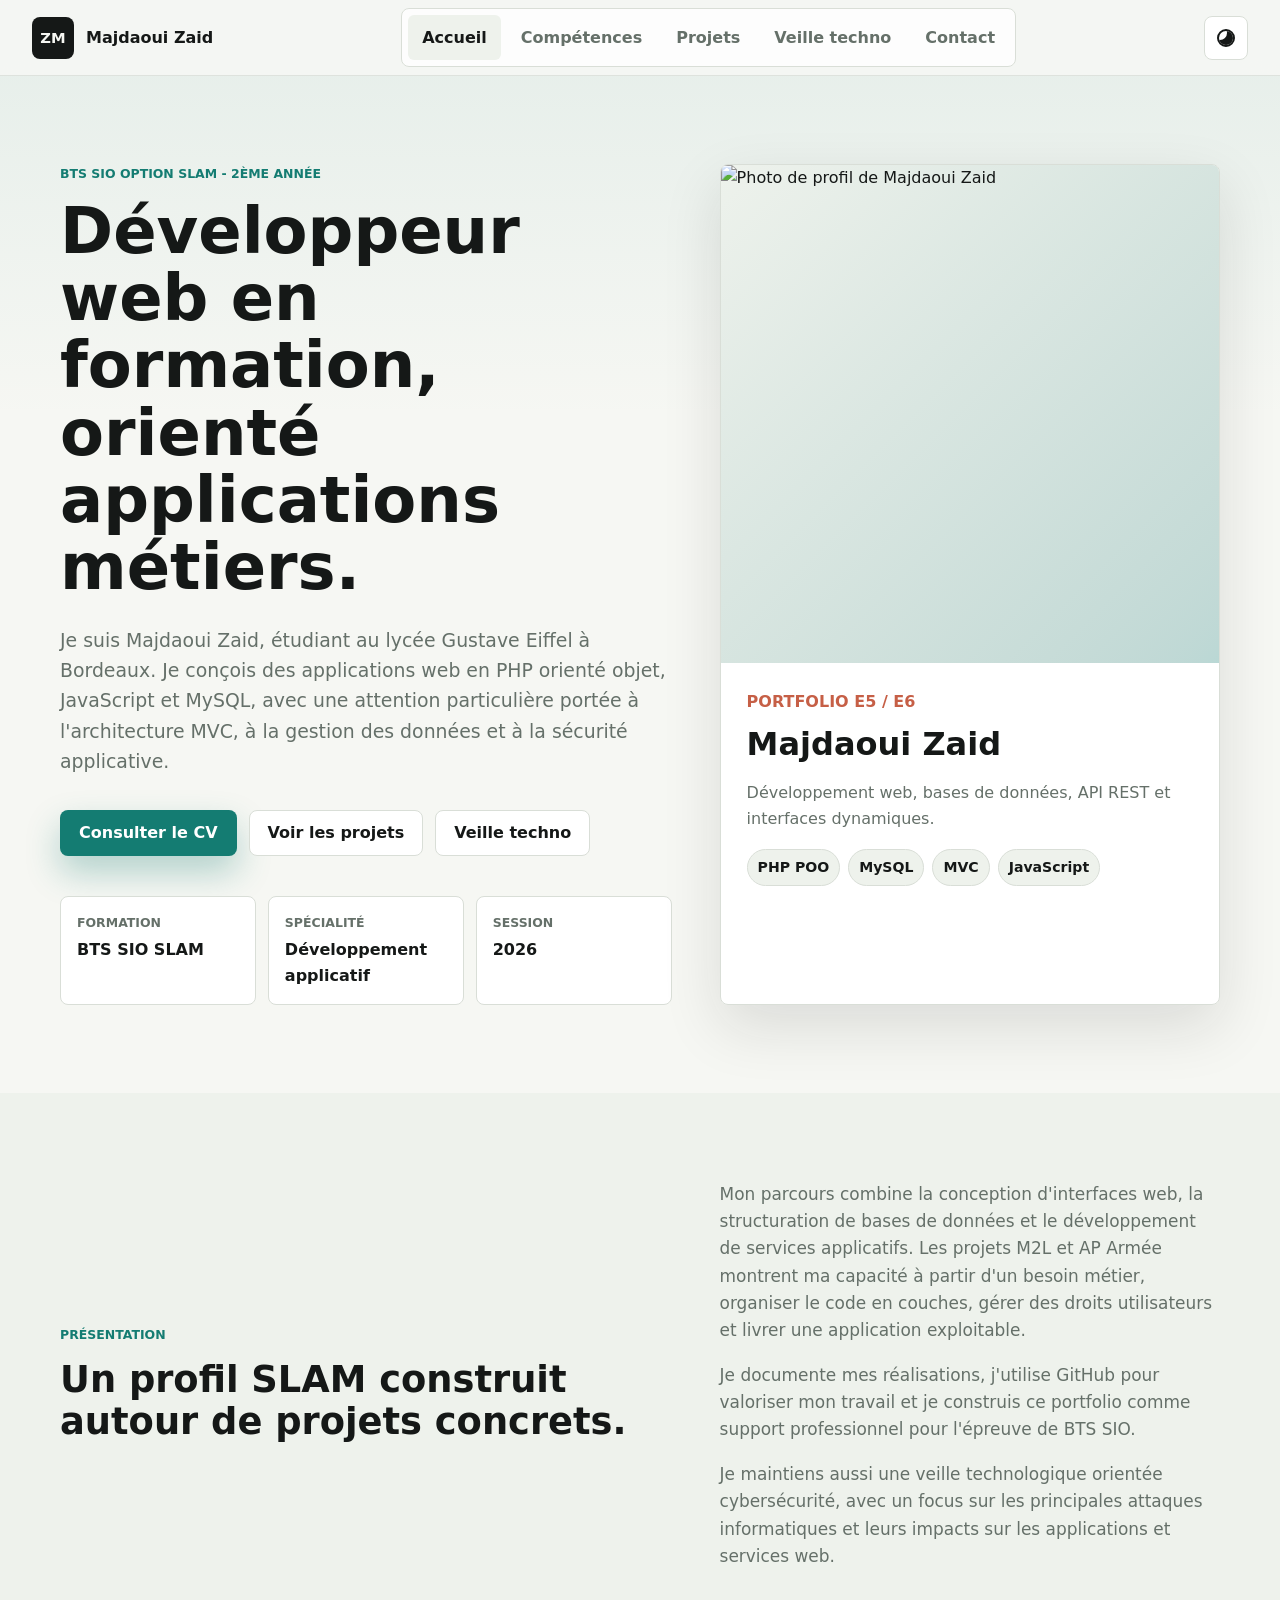
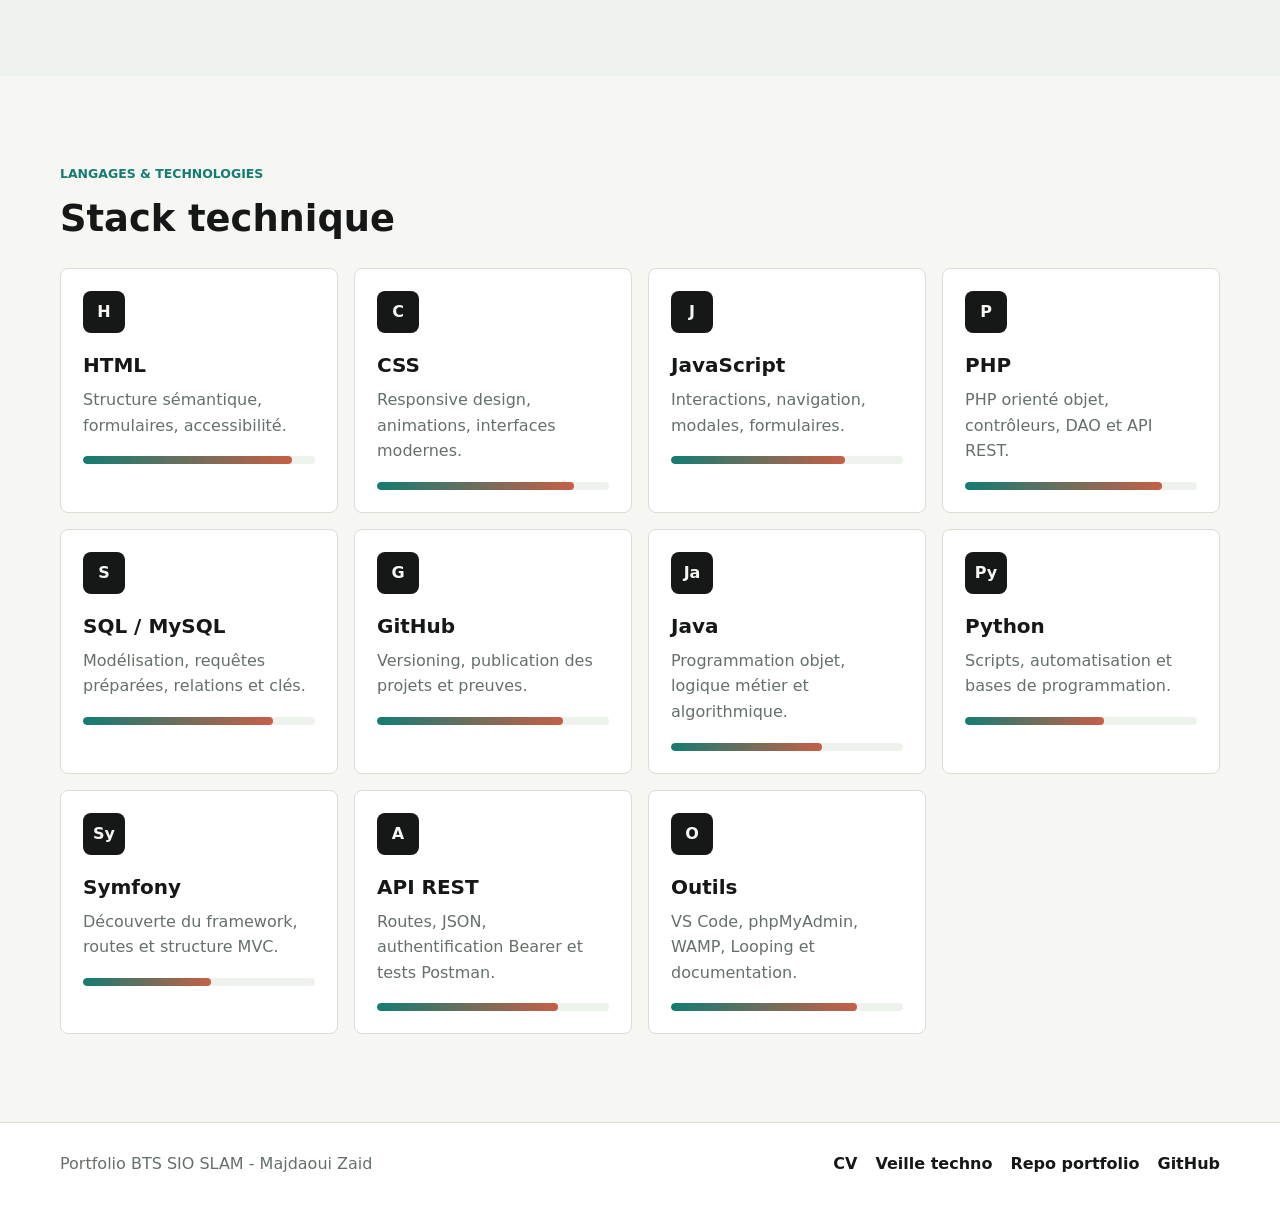
==== index.html @ 41bd2ec0 "Initial commit Created from https://vercel.com/new" ====
<!DOCTYPE html>
<html lang="fr">
<head>
  <meta charset="UTF-8">
  <meta name="viewport" content="width=device-width, initial-scale=1.0">
  <meta name="description" content="Portfolio BTS SIO SLAM de Majdaoui Zaid, développeur web en formation.">
  <title>Majdaoui Zaid | Portfolio BTS SIO SLAM</title>
  <link rel="stylesheet" href="css/styles.css">
</head>
<body data-page="accueil">
  <header class="site-header" data-header>
    <a class="brand" href="index.html" aria-label="Accueil du portfolio">
      <span class="brand-mark">ZM</span>
      <span>Majdaoui Zaid</span>
    </a>

    <button class="nav-toggle" type="button" data-nav-toggle aria-label="Ouvrir le menu">
      <span></span>
      <span></span>
    </button>

    <nav class="main-nav" data-nav>
      <a href="index.html" data-nav-link>Accueil</a>
      <a href="competences.html" data-nav-link>Compétences</a>
      <a href="projets.html" data-nav-link>Projets</a>
      <a href="veille.html" data-nav-link>Veille techno</a>
      <a href="contact.html" data-nav-link>Contact</a>
    </nav>

    <button class="theme-toggle" type="button" data-theme-toggle aria-label="Changer de thème">
      <span class="theme-icon"></span>
    </button>
  </header>

  <main>
    <section class="hero">
      <div class="section-inner hero-grid">
        <div class="hero-copy" data-reveal>
          <p class="eyebrow">BTS SIO option SLAM - 2ème année</p>
          <h1>Développeur web en formation, orienté applications métiers.</h1>
          <p class="lead">
            Je suis Majdaoui Zaid, étudiant au lycée Gustave Eiffel à Bordeaux. Je conçois des applications web en PHP orienté objet, JavaScript et MySQL, avec une attention particulière portée à l'architecture MVC, à la gestion des données et à la sécurité applicative.
          </p>
          <div class="hero-actions">
            <a class="button button-primary" href="assets/cv-Majd.pdf" target="_blank" rel="noopener">Consulter le CV</a>
            <a class="button button-secondary" href="projets.html">Voir les projets</a>
            <a class="button button-secondary" href="veille.html">Veille techno</a>
          </div>
          <dl class="quick-facts" aria-label="Informations rapides">
            <div>
              <dt>Formation</dt>
              <dd>BTS SIO SLAM</dd>
            </div>
            <div>
              <dt>Spécialité</dt>
              <dd>Développement applicatif</dd>
            </div>
            <div>
              <dt>Session</dt>
              <dd>2026</dd>
            </div>
          </dl>
        </div>

        <aside class="profile-panel" data-reveal>
          <div class="profile-photo-wrap">
            <img class="profile-photo" src="https://avatars.githubusercontent.com/u/254149941?v=4" alt="Photo de profil de Majdaoui Zaid">
          </div>
          <div class="profile-body">
            <p class="profile-kicker">Portfolio E5 / E6</p>
            <h2>Majdaoui Zaid</h2>
            <p>Développement web, bases de données, API REST et interfaces dynamiques.</p>
            <div class="profile-tags" aria-label="Domaines principaux">
              <span>PHP POO</span>
              <span>MySQL</span>
              <span>MVC</span>
              <span>JavaScript</span>
            </div>
          </div>
        </aside>
      </div>
    </section>

    <section class="section surface">
      <div class="section-inner split-layout">
        <div data-reveal>
          <p class="eyebrow">Présentation</p>
          <h2>Un profil SLAM construit autour de projets concrets.</h2>
        </div>
        <div class="rich-text" data-reveal>
          <p>
            Mon parcours combine la conception d'interfaces web, la structuration de bases de données et le développement de services applicatifs. Les projets M2L et AP Armée montrent ma capacité à partir d'un besoin métier, organiser le code en couches, gérer des droits utilisateurs et livrer une application exploitable.
          </p>
          <p>
            Je documente mes réalisations, j'utilise GitHub pour valoriser mon travail et je construis ce portfolio comme support professionnel pour l'épreuve de BTS SIO.
          </p>
          <p>
            Je maintiens aussi une veille technologique orientée cybersécurité, avec un focus sur les principales attaques informatiques et leurs impacts sur les applications et services web.
          </p>
        </div>
      </div>
    </section>

    <section class="section" aria-labelledby="technologies-title">
      <div class="section-inner">
        <div class="section-heading" data-reveal>
          <p class="eyebrow">Langages & Technologies</p>
          <h2 id="technologies-title">Stack technique</h2>
        </div>

        <div class="tech-grid">
          <article class="tech-card" data-reveal>
            <span class="tech-icon">H</span>
            <h3>HTML</h3>
            <p>Structure sémantique, formulaires, accessibilité.</p>
            <div class="progress" aria-label="Niveau HTML 90%"><span style="--value: 90%"></span></div>
          </article>
          <article class="tech-card" data-reveal>
            <span class="tech-icon">C</span>
            <h3>CSS</h3>
            <p>Responsive design, animations, interfaces modernes.</p>
            <div class="progress" aria-label="Niveau CSS 85%"><span style="--value: 85%"></span></div>
          </article>
          <article class="tech-card" data-reveal>
            <span class="tech-icon">J</span>
            <h3>JavaScript</h3>
            <p>Interactions, navigation, modales, formulaires.</p>
            <div class="progress" aria-label="Niveau JavaScript 75%"><span style="--value: 75%"></span></div>
          </article>
          <article class="tech-card" data-reveal>
            <span class="tech-icon">P</span>
            <h3>PHP</h3>
            <p>PHP orienté objet, contrôleurs, DAO et API REST.</p>
            <div class="progress" aria-label="Niveau PHP 85%"><span style="--value: 85%"></span></div>
          </article>
          <article class="tech-card" data-reveal>
            <span class="tech-icon">S</span>
            <h3>SQL / MySQL</h3>
            <p>Modélisation, requêtes préparées, relations et clés.</p>
            <div class="progress" aria-label="Niveau SQL 82%"><span style="--value: 82%"></span></div>
          </article>
          <article class="tech-card" data-reveal>
            <span class="tech-icon">G</span>
            <h3>GitHub</h3>
            <p>Versioning, publication des projets et preuves.</p>
            <div class="progress" aria-label="Niveau GitHub 80%"><span style="--value: 80%"></span></div>
          </article>
          <article class="tech-card" data-reveal>
            <span class="tech-icon">Ja</span>
            <h3>Java</h3>
            <p>Programmation objet, logique métier et algorithmique.</p>
            <div class="progress" aria-label="Niveau Java 65%"><span style="--value: 65%"></span></div>
          </article>
          <article class="tech-card" data-reveal>
            <span class="tech-icon">Py</span>
            <h3>Python</h3>
            <p>Scripts, automatisation et bases de programmation.</p>
            <div class="progress" aria-label="Niveau Python 60%"><span style="--value: 60%"></span></div>
          </article>
          <article class="tech-card" data-reveal>
            <span class="tech-icon">Sy</span>
            <h3>Symfony</h3>
            <p>Découverte du framework, routes et structure MVC.</p>
            <div class="progress" aria-label="Niveau Symfony 55%"><span style="--value: 55%"></span></div>
          </article>
          <article class="tech-card" data-reveal>
            <span class="tech-icon">A</span>
            <h3>API REST</h3>
            <p>Routes, JSON, authentification Bearer et tests Postman.</p>
            <div class="progress" aria-label="Niveau API REST 78%"><span style="--value: 78%"></span></div>
          </article>
          <article class="tech-card" data-reveal>
            <span class="tech-icon">O</span>
            <h3>Outils</h3>
            <p>VS Code, phpMyAdmin, WAMP, Looping et documentation.</p>
            <div class="progress" aria-label="Niveau outils 80%"><span style="--value: 80%"></span></div>
          </article>
        </div>
      </div>
    </section>
  </main>

  <footer class="site-footer">
    <div class="section-inner footer-grid">
      <p>Portfolio BTS SIO SLAM - Majdaoui Zaid</p>
      <div class="footer-links">
        <a href="assets/cv-Majd.pdf" target="_blank" rel="noopener">CV</a>
        <a href="veille.html">Veille techno</a>
        <a href="https://github.com/ZaidMajd/portfolioZaid" target="_blank" rel="noopener">Repo portfolio</a>
        <a href="https://github.com/ZaidMajd" target="_blank" rel="noopener">GitHub</a>
      </div>
    </div>
  </footer>

  <script src="js/main.js"></script>
</body>
</html>
---- css/styles.css ----
:root {
  color-scheme: light;
  --bg: #f6f7f3;
  --surface: #ffffff;
  --surface-soft: #eef2ec;
  --text: #151817;
  --muted: #657069;
  --line: #d9ded7;
  --accent: #147c72;
  --accent-2: #c65f46;
  --accent-3: #556d9a;
  --success: #168a4f;
  --danger: #c43b3b;
  --shadow: 0 22px 60px rgba(21, 24, 23, 0.12);
  --radius: 8px;
  --header-height: 76px;
}

html[data-theme="dark"] {
  color-scheme: dark;
  --bg: #111412;
  --surface: #191d1a;
  --surface-soft: #202720;
  --text: #f3f4ef;
  --muted: #aeb8af;
  --line: #313a33;
  --accent: #4cc0ad;
  --accent-2: #e08a70;
  --accent-3: #93a8d8;
  --shadow: 0 22px 60px rgba(0, 0, 0, 0.32);
}

* {
  box-sizing: border-box;
}

html {
  scroll-behavior: smooth;
}

body {
  margin: 0;
  min-height: 100vh;
  background:
    linear-gradient(180deg, rgba(20, 124, 114, 0.08), transparent 420px),
    var(--bg);
  color: var(--text);
  font-family: Inter, ui-sans-serif, system-ui, -apple-system, BlinkMacSystemFont, "Segoe UI", sans-serif;
  font-size: 16px;
  line-height: 1.6;
}

body.nav-open {
  overflow: hidden;
}

img {
  display: block;
  max-width: 100%;
}

a {
  color: inherit;
  text-decoration: none;
}

button,
input,
textarea {
  font: inherit;
}

.site-header {
  position: sticky;
  top: 0;
  z-index: 30;
  display: grid;
  grid-template-columns: auto 1fr auto;
  align-items: center;
  min-height: var(--header-height);
  padding: 0 32px;
  border-bottom: 1px solid color-mix(in srgb, var(--line), transparent 20%);
  background: color-mix(in srgb, var(--bg), transparent 8%);
  backdrop-filter: blur(18px);
}

.brand {
  display: inline-flex;
  align-items: center;
  gap: 12px;
  font-weight: 800;
}

.brand-mark {
  display: grid;
  place-items: center;
  width: 42px;
  height: 42px;
  border-radius: var(--radius);
  background: var(--text);
  color: var(--bg);
  font-size: 0.92rem;
}

.main-nav {
  justify-self: center;
  display: inline-flex;
  gap: 6px;
  padding: 6px;
  border: 1px solid var(--line);
  border-radius: var(--radius);
  background: color-mix(in srgb, var(--surface), transparent 20%);
}

.main-nav a {
  position: relative;
  padding: 10px 14px;
  border-radius: 6px;
  color: var(--muted);
  font-weight: 700;
  transition: color 180ms ease, background 180ms ease;
}

.main-nav a:hover,
.main-nav a.is-active {
  color: var(--text);
  background: var(--surface-soft);
}

.theme-toggle,
.nav-toggle,
.icon-button {
  display: grid;
  place-items: center;
  width: 44px;
  height: 44px;
  border: 1px solid var(--line);
  border-radius: var(--radius);
  background: var(--surface);
  color: var(--text);
  cursor: pointer;
  transition: transform 180ms ease, border-color 180ms ease, background 180ms ease;
}

.theme-toggle:hover,
.nav-toggle:hover,
.icon-button:hover {
  transform: translateY(-2px);
  border-color: var(--accent);
}

.theme-icon {
  width: 18px;
  height: 18px;
  border-radius: 50%;
  border: 2px solid currentColor;
  box-shadow: inset -6px -5px 0 currentColor;
}

html[data-theme="dark"] .theme-icon {
  box-shadow: inset 6px 5px 0 transparent;
}

.nav-toggle {
  display: none;
}

.nav-toggle span {
  width: 18px;
  height: 2px;
  background: currentColor;
}

.section,
.page-hero,
.hero {
  padding: 88px 0;
}

.hero {
  min-height: calc(100vh - var(--header-height));
  display: grid;
  align-items: center;
}

.section-inner {
  width: min(1160px, calc(100% - 40px));
  margin: 0 auto;
}

.hero-grid,
.page-hero-grid,
.split-layout,
.contact-grid {
  display: grid;
  grid-template-columns: minmax(0, 1.1fr) minmax(320px, 0.9fr);
  gap: 48px;
  align-items: center;
}

.page-hero {
  padding-bottom: 52px;
}

.hero-copy h1,
.page-hero h1 {
  max-width: 780px;
  margin: 0;
  font-size: 4rem;
  line-height: 1.05;
}

.section-heading h2,
.split-layout h2,
.table-toolbar h2,
.slim-heading h2 {
  margin: 0;
  font-size: 2.3rem;
  line-height: 1.15;
}

.eyebrow {
  margin: 0 0 14px;
  color: var(--accent);
  font-size: 0.78rem;
  font-weight: 900;
  text-transform: uppercase;
}

.lead {
  max-width: 710px;
  margin: 24px 0 0;
  color: var(--muted);
  font-size: 1.18rem;
}

.hero-actions {
  display: flex;
  flex-wrap: wrap;
  gap: 12px;
  margin-top: 34px;
}

.button {
  display: inline-flex;
  align-items: center;
  justify-content: center;
  min-height: 46px;
  padding: 0 18px;
  border: 1px solid transparent;
  border-radius: var(--radius);
  font-weight: 800;
  transition: transform 180ms ease, box-shadow 180ms ease, background 180ms ease, border-color 180ms ease;
}

.button:hover {
  transform: translateY(-2px);
}

.button-primary {
  background: var(--accent);
  color: #ffffff;
  box-shadow: 0 16px 34px color-mix(in srgb, var(--accent), transparent 70%);
}

.button-secondary {
  border-color: var(--line);
  background: var(--surface);
  color: var(--text);
}

.quick-facts {
  display: grid;
  grid-template-columns: repeat(3, minmax(0, 1fr));
  gap: 12px;
  margin: 40px 0 0;
}

.quick-facts div,
.tech-card,
.contact-item,
.contact-form,
.project-card,
.profile-panel {
  border: 1px solid var(--line);
  border-radius: var(--radius);
  background: color-mix(in srgb, var(--surface), transparent 3%);
  box-shadow: var(--shadow);
}

.quick-facts div {
  padding: 16px;
  box-shadow: none;
}

.quick-facts dt {
  color: var(--muted);
  font-size: 0.78rem;
  font-weight: 800;
  text-transform: uppercase;
}

.quick-facts dd {
  margin: 4px 0 0;
  font-weight: 900;
}

.profile-panel {
  overflow: hidden;
  align-self: stretch;
}

.profile-photo-wrap {
  aspect-ratio: 1 / 1;
  background: linear-gradient(135deg, var(--surface-soft), color-mix(in srgb, var(--accent), transparent 70%));
}

.profile-photo {
  width: 100%;
  height: 100%;
  object-fit: cover;
}

.profile-body {
  padding: 26px;
}

.profile-body h2 {
  margin: 4px 0 10px;
  font-size: 2rem;
}

.profile-body p {
  margin: 0;
  color: var(--muted);
}

.profile-kicker {
  color: var(--accent-2) !important;
  font-weight: 900;
  text-transform: uppercase;
}

.profile-tags,
.tag-list {
  display: flex;
  flex-wrap: wrap;
  gap: 8px;
  margin-top: 18px;
}

.profile-tags span,
.tag-list span {
  border: 1px solid var(--line);
  border-radius: 999px;
  padding: 6px 10px;
  background: var(--surface-soft);
  color: var(--text);
  font-size: 0.88rem;
  font-weight: 800;
}

.surface {
  background: var(--surface-soft);
}

.rich-text p {
  margin: 0 0 18px;
  color: var(--muted);
  font-size: 1.06rem;
}

.section-heading {
  margin-bottom: 28px;
}

.tech-grid {
  display: grid;
  grid-template-columns: repeat(4, minmax(0, 1fr));
  gap: 16px;
}

.tech-card {
  padding: 22px;
  box-shadow: none;
  transition: transform 180ms ease, border-color 180ms ease, box-shadow 180ms ease;
}

.tech-card:hover,
.project-card:hover {
  transform: translateY(-4px);
  border-color: color-mix(in srgb, var(--accent), var(--line) 40%);
  box-shadow: var(--shadow);
}

.tech-icon,
.contact-icon {
  display: grid;
  place-items: center;
  width: 42px;
  height: 42px;
  border-radius: var(--radius);
  background: var(--text);
  color: var(--bg);
  font-weight: 900;
}

.tech-card h3 {
  margin: 16px 0 6px;
  font-size: 1.25rem;
}

.tech-card p {
  margin: 0 0 18px;
  color: var(--muted);
}

.progress {
  height: 8px;
  overflow: hidden;
  border-radius: 999px;
  background: var(--surface-soft);
}

.progress span {
  display: block;
  width: var(--value);
  height: 100%;
  border-radius: inherit;
  background: linear-gradient(90deg, var(--accent), var(--accent-2));
}

.table-toolbar {
  display: flex;
  justify-content: space-between;
  gap: 24px;
  align-items: end;
  margin-bottom: 24px;
}

.table-toolbar p {
  max-width: 360px;
  margin: 0;
  color: var(--muted);
}

.table-wrap {
  overflow-x: auto;
  border: 1px solid var(--line);
  border-radius: var(--radius);
  background: var(--surface);
}

.synthesis-wrap {
  box-shadow: var(--shadow);
}

.matrix-legend {
  display: flex;
  flex-wrap: wrap;
  gap: 10px;
  color: var(--muted);
  font-weight: 800;
}

.matrix-legend span {
  display: inline-flex;
  align-items: center;
  gap: 8px;
  padding: 8px 10px;
  border: 1px solid var(--line);
  border-radius: 999px;
  background: var(--surface);
}

.legend-dot,
.legend-cross {
  position: relative;
  width: 14px;
  height: 14px;
  border-radius: 50%;
  flex: 0 0 auto;
}

.legend-dot {
  background: var(--success);
}

.legend-cross {
  background: var(--danger);
}

.legend-cross::before,
.legend-cross::after {
  content: "";
  position: absolute;
  top: 6px;
  left: 3px;
  width: 8px;
  height: 2px;
  background: #fff;
}

.legend-cross::before {
  transform: rotate(45deg);
}

.legend-cross::after {
  transform: rotate(-45deg);
}

.synthesis-table {
  width: 100%;
  min-width: 1120px;
  border-collapse: separate;
  border-spacing: 0;
}

.synthesis-table th,
.synthesis-table td {
  padding: 16px;
  border-right: 1px solid var(--line);
  border-bottom: 1px solid var(--line);
  text-align: center;
  vertical-align: middle;
}

.synthesis-table th:last-child,
.synthesis-table td:last-child {
  border-right: 0;
}

.synthesis-table tr:last-child th,
.synthesis-table tr:last-child td {
  border-bottom: 0;
}

.synthesis-table thead th {
  background: var(--surface-soft);
  color: var(--text);
  font-size: 0.82rem;
  line-height: 1.35;
  text-transform: uppercase;
}

.synthesis-table thead th span {
  display: block;
  font-weight: 900;
}

.synthesis-table thead th small,
.synthesis-table tbody th small {
  display: block;
  margin-top: 6px;
  color: var(--muted);
  font-size: 0.78rem;
  line-height: 1.35;
  text-transform: none;
}

.synthesis-table tbody th {
  background: var(--surface);
  text-align: left;
}

.synthesis-table tbody th strong {
  display: block;
  color: var(--text);
  font-size: 1rem;
}

.synthesis-table tbody td {
  color: var(--muted);
}

.synthesis-table .project-head,
.synthesis-table tbody th {
  position: sticky;
  left: 0;
  z-index: 2;
  min-width: 260px;
  max-width: 320px;
  box-shadow: 1px 0 0 var(--line);
}

.synthesis-table thead .project-head {
  z-index: 3;
}

.matrix-mark {
  position: relative;
  display: inline-grid;
  place-items: center;
  width: 36px;
  height: 36px;
  border: 1px solid var(--line);
  border-radius: 50%;
  background: var(--surface);
  color: var(--text);
}

button.matrix-mark {
  cursor: pointer;
  transition: transform 180ms ease, border-color 180ms ease, box-shadow 180ms ease;
}

button.matrix-mark:hover,
button.matrix-mark:focus-visible {
  transform: translateY(-2px);
  border-color: var(--accent);
  box-shadow: 0 0 0 4px color-mix(in srgb, var(--accent), transparent 82%);
  outline: none;
}

.matrix-mark span {
  position: relative;
  display: block;
  width: 16px;
  height: 16px;
  border-radius: 50%;
}

.matrix-mark.is-valid span {
  background: var(--success);
}

.matrix-mark.is-missing span {
  background: var(--danger);
}

.matrix-mark.is-missing span::before,
.matrix-mark.is-missing span::after {
  content: "";
  position: absolute;
  top: 7px;
  left: 4px;
  width: 8px;
  height: 2px;
  background: #fff;
}

.matrix-mark.is-missing span::before {
  transform: rotate(45deg);
}

.matrix-mark.is-missing span::after {
  transform: rotate(-45deg);
}

.skills-table {
  width: 100%;
  min-width: 880px;
  border-collapse: collapse;
}

.skills-table th,
.skills-table td {
  padding: 16px;
  border-bottom: 1px solid var(--line);
  text-align: left;
  vertical-align: top;
}

.skills-table th {
  background: var(--surface-soft);
  font-size: 0.82rem;
  text-transform: uppercase;
}

.skills-table td:first-child {
  width: 260px;
  color: var(--muted);
  font-weight: 800;
}

.skills-table tr:last-child td {
  border-bottom: 0;
}

.skills-table.compact td:first-child {
  width: auto;
  color: var(--text);
}

.slim-heading {
  margin-top: 44px;
}

.status {
  display: inline-flex;
  align-items: center;
  gap: 8px;
  min-height: 34px;
  padding: 6px 10px;
  border: 1px solid var(--line);
  border-radius: 999px;
  background: var(--surface);
  color: var(--text);
  font-size: 0.88rem;
  font-weight: 900;
  white-space: nowrap;
}

button.status {
  cursor: pointer;
}

button.status:hover {
  border-color: var(--accent);
}

.status span:first-child {
  position: relative;
  display: grid;
  place-items: center;
  width: 16px;
  height: 16px;
  border-radius: 50%;
}

.status.is-valid span:first-child {
  background: var(--success);
}

.status.is-valid span:first-child::after {
  content: "";
  width: 7px;
  height: 4px;
  border-left: 2px solid #fff;
  border-bottom: 2px solid #fff;
  transform: rotate(-45deg) translate(1px, -1px);
}

.status.is-missing {
  color: var(--danger);
}

.status.is-missing span:first-child {
  background: var(--danger);
}

.status.is-missing span:first-child::before,
.status.is-missing span:first-child::after {
  content: "";
  position: absolute;
  width: 8px;
  height: 2px;
  background: #fff;
}

.status.is-missing span:first-child::before {
  transform: rotate(45deg);
}

.status.is-missing span:first-child::after {
  transform: rotate(-45deg);
}

.evidence-modal {
  width: min(980px, calc(100% - 28px));
  border: 0;
  padding: 0;
  border-radius: var(--radius);
  background: transparent;
  color: var(--text);
}

.evidence-modal::backdrop {
  background: rgba(0, 0, 0, 0.58);
  backdrop-filter: blur(6px);
}

.modal-card {
  position: relative;
  border: 1px solid var(--line);
  border-radius: var(--radius);
  background: var(--surface);
  box-shadow: var(--shadow);
}

.modal-close {
  position: absolute;
  top: 14px;
  right: 14px;
  z-index: 2;
  font-size: 1.6rem;
}

.modal-content {
  display: grid;
  grid-template-columns: minmax(0, 0.85fr) minmax(300px, 1.15fr);
  gap: 24px;
  padding: 34px;
}

.modal-content h2 {
  margin: 0 44px 12px 0;
  font-size: 2rem;
  line-height: 1.15;
}

.modal-content p {
  margin: 0;
  color: var(--muted);
}

.proof-list {
  display: grid;
  gap: 12px;
  margin: 24px 0 0;
}

.proof-list div {
  padding: 14px;
  border: 1px solid var(--line);
  border-radius: var(--radius);
}

.proof-list dt {
  color: var(--accent);
  font-size: 0.78rem;
  font-weight: 900;
  text-transform: uppercase;
}

.proof-list dd {
  margin: 4px 0 0;
}

.modal-figure {
  margin: 0;
}

.modal-figure img {
  width: 100%;
  max-height: 480px;
  object-fit: contain;
  border: 1px solid var(--line);
  border-radius: var(--radius);
  background: #fff;
}

.modal-figure figcaption {
  margin-top: 10px;
  color: var(--muted);
  font-size: 0.9rem;
}

.projects-stack {
  display: grid;
  gap: 28px;
}

.project-card {
  display: grid;
  grid-template-columns: minmax(320px, 0.9fr) minmax(0, 1.1fr);
  overflow: hidden;
  transition: transform 180ms ease, border-color 180ms ease, box-shadow 180ms ease;
}

.project-media {
  min-height: 100%;
  background: var(--surface-soft);
}

.pixel-art-media {
  display: grid;
  place-items: center;
  padding: 36px;
}

.project-media img {
  width: 100%;
  height: 100%;
  min-height: 360px;
  object-fit: cover;
  cursor: zoom-in;
}

.pixel-art-media img {
  width: min(100%, 420px);
  height: auto;
  min-height: 0;
  object-fit: contain;
  image-rendering: pixelated;
}

.project-media-contain {
  display: grid;
  place-items: center;
  padding: 18px;
}

.project-media-contain img {
  height: auto;
  min-height: 0;
  object-fit: contain;
  background: #ffffff;
}

.project-content {
  padding: 30px;
}

.project-title-row {
  display: flex;
  justify-content: space-between;
  gap: 18px;
  align-items: start;
  margin-bottom: 18px;
}

.project-title-row h2 {
  margin: 0;
  font-size: 2rem;
}

.project-content > p {
  margin: 0 0 22px;
  color: var(--muted);
}

.project-details {
  display: grid;
  gap: 18px;
}

.project-details h3 {
  margin: 0 0 8px;
  font-size: 1rem;
}

.project-details ul {
  margin: 0;
  padding-left: 18px;
  color: var(--muted);
}

.shot-grid {
  display: grid;
  grid-template-columns: repeat(3, minmax(0, 1fr));
  gap: 10px;
  margin-top: 22px;
}

.shot-grid img {
  width: 100%;
  aspect-ratio: 4 / 3;
  object-fit: cover;
  border: 1px solid var(--line);
  border-radius: var(--radius);
  background: var(--surface-soft);
  transition: transform 180ms ease;
  cursor: zoom-in;
}

.pixel-art-grid img {
  object-fit: contain;
  padding: 16px;
  image-rendering: pixelated;
}

.shot-grid-contain img {
  object-fit: contain;
  background: #ffffff;
}

.shot-grid img:hover,
.project-media img:hover {
  transform: scale(1.03);
}

.shot-grid img:focus-visible,
.project-media img:focus-visible {
  outline: 3px solid var(--accent);
  outline-offset: 3px;
}

.image-lightbox {
  width: min(1180px, calc(100% - 28px));
  border: 0;
  padding: 0;
  border-radius: var(--radius);
  background: transparent;
  color: var(--text);
}

.image-lightbox::backdrop {
  background: rgba(0, 0, 0, 0.72);
  backdrop-filter: blur(8px);
}

.lightbox-card {
  position: relative;
  padding: 18px;
  border: 1px solid var(--line);
  border-radius: var(--radius);
  background: var(--surface);
  box-shadow: var(--shadow);
}

.lightbox-close {
  position: absolute;
  top: 16px;
  right: 16px;
  z-index: 2;
  font-size: 1.6rem;
}

.lightbox-card img {
  width: 100%;
  max-height: 78vh;
  object-fit: contain;
  border-radius: var(--radius);
  background: #fff;
}

.lightbox-card p {
  margin: 12px 4px 0;
  color: var(--muted);
  font-weight: 800;
}

.contact-grid {
  grid-template-columns: 0.85fr 1.15fr;
  align-items: start;
}

.watch-hero-grid {
  display: grid;
  grid-template-columns: minmax(0, 1.05fr) minmax(320px, 0.95fr);
  gap: 36px;
  align-items: center;
}

.watch-panel,
.watch-card,
.watch-insight,
.source-card,
.watch-checklist article {
  border: 1px solid var(--line);
  border-radius: var(--radius);
  background: color-mix(in srgb, var(--surface), transparent 2%);
  box-shadow: var(--shadow);
}

.watch-panel {
  overflow: hidden;
}

.watch-illustration {
  width: 100%;
  background: linear-gradient(135deg, color-mix(in srgb, var(--accent), transparent 84%), color-mix(in srgb, var(--accent-2), transparent 88%));
}

.watch-panel-body {
  display: grid;
  gap: 16px;
  padding: 22px;
}

.watch-facts {
  display: grid;
  gap: 12px;
  margin: 0;
}

.watch-facts div {
  padding: 14px;
  border: 1px solid var(--line);
  border-radius: var(--radius);
  background: var(--surface-soft);
}

.watch-facts dt {
  color: var(--accent);
  font-size: 0.78rem;
  font-weight: 900;
  text-transform: uppercase;
}

.watch-facts dd {
  margin: 6px 0 0;
  font-weight: 800;
}

.watch-grid,
.source-grid,
.watch-insights,
.watch-checklist {
  display: grid;
  gap: 18px;
}

.watch-grid {
  grid-template-columns: repeat(2, minmax(0, 1fr));
}

.watch-card,
.watch-insight,
.source-card,
.watch-checklist article {
  padding: 22px;
}

.watch-card h3,
.watch-insight h3,
.source-card h3 {
  margin: 0 0 12px;
  font-size: 1.35rem;
}

.watch-card > p,
.watch-insight p,
.source-card p,
.watch-checklist p {
  margin: 0;
  color: var(--muted);
}

.watch-list {
  margin: 18px 0 0;
  padding-left: 18px;
  color: var(--muted);
}

.watch-source {
  margin-top: 18px !important;
  font-size: 0.95rem;
}

.watch-source a,
.source-card a {
  color: var(--accent);
  font-weight: 800;
}

.watch-source a:hover,
.source-card a:hover {
  text-decoration: underline;
}

.watch-insights {
  grid-template-columns: repeat(3, minmax(0, 1fr));
}

.watch-checklist {
  grid-template-columns: repeat(2, minmax(0, 1fr));
}

.watch-checklist strong {
  display: block;
  margin-bottom: 8px;
  font-size: 1.02rem;
}

.source-grid {
  grid-template-columns: repeat(2, minmax(0, 1fr));
}

.source-meta {
  margin-top: 10px !important;
  font-size: 0.92rem;
}

.contact-panel {
  display: grid;
  gap: 12px;
}

.contact-item {
  display: flex;
  gap: 14px;
  align-items: center;
  padding: 18px;
  box-shadow: none;
  transition: transform 180ms ease, border-color 180ms ease;
}

a.contact-item:hover {
  transform: translateY(-2px);
  border-color: var(--accent);
}

.contact-item small {
  display: block;
  color: var(--muted);
  font-weight: 800;
}

.contact-item strong {
  word-break: break-word;
}

.contact-item.is-muted {
  opacity: 0.75;
}

.contact-form {
  display: grid;
  gap: 18px;
  padding: 26px;
  box-shadow: none;
}

.form-row {
  display: grid;
  gap: 8px;
}

.form-row label {
  font-weight: 900;
}

.form-row input,
.form-row textarea {
  width: 100%;
  border: 1px solid var(--line);
  border-radius: var(--radius);
  padding: 13px 14px;
  background: var(--surface-soft);
  color: var(--text);
  outline: none;
  transition: border-color 180ms ease, box-shadow 180ms ease;
}

.form-row input:focus,
.form-row textarea:focus {
  border-color: var(--accent);
  box-shadow: 0 0 0 4px color-mix(in srgb, var(--accent), transparent 82%);
}

.form-status {
  min-height: 24px;
  margin: 0;
  color: var(--accent);
  font-weight: 800;
}

.site-footer {
  border-top: 1px solid var(--line);
  padding: 28px 0;
  background: var(--surface);
}

.footer-grid {
  display: flex;
  justify-content: space-between;
  gap: 18px;
  align-items: center;
}

.footer-grid p {
  margin: 0;
  color: var(--muted);
}

.footer-links {
  display: flex;
  gap: 18px;
  font-weight: 900;
}

.footer-links a:hover {
  color: var(--accent);
}

[data-reveal] {
  opacity: 0;
  transform: translateY(18px);
  transition: opacity 520ms ease, transform 520ms ease;
}

[data-reveal].is-visible {
  opacity: 1;
  transform: translateY(0);
}

@media (max-width: 980px) {
  .site-header {
    grid-template-columns: auto auto auto;
    justify-content: space-between;
    padding: 0 20px;
  }

  .nav-toggle {
    display: grid;
  }

  .main-nav {
    position: fixed;
    inset: var(--header-height) 16px auto 16px;
    display: grid;
    transform: translateY(-16px);
    opacity: 0;
    pointer-events: none;
    box-shadow: var(--shadow);
    transition: opacity 180ms ease, transform 180ms ease;
  }

  body.nav-open .main-nav {
    transform: translateY(0);
    opacity: 1;
    pointer-events: auto;
  }

  .hero-grid,
  .page-hero-grid,
  .split-layout,
  .contact-grid,
  .project-card,
  .modal-content,
  .watch-hero-grid {
    grid-template-columns: 1fr;
  }

  .hero-copy h1,
  .page-hero h1 {
    font-size: 3rem;
  }

  .tech-grid {
    grid-template-columns: repeat(2, minmax(0, 1fr));
  }

  .project-media img {
    min-height: 280px;
  }
}

@media (max-width: 640px) {
  .section,
  .page-hero,
  .hero {
    padding: 58px 0;
  }

  .section-inner {
    width: min(100% - 28px, 1160px);
  }

  .hero-copy h1,
  .page-hero h1 {
    font-size: 2.35rem;
  }

  .lead {
    font-size: 1rem;
  }

  .quick-facts,
  .tech-grid,
  .shot-grid,
  .watch-grid,
  .watch-insights,
  .watch-checklist,
  .source-grid {
    grid-template-columns: 1fr;
  }

  .table-toolbar,
  .project-title-row,
  .footer-grid {
    align-items: start;
    flex-direction: column;
  }

  .project-content,
  .modal-content,
  .contact-form {
    padding: 22px;
  }

  .project-media img {
    min-height: 220px;
  }
}
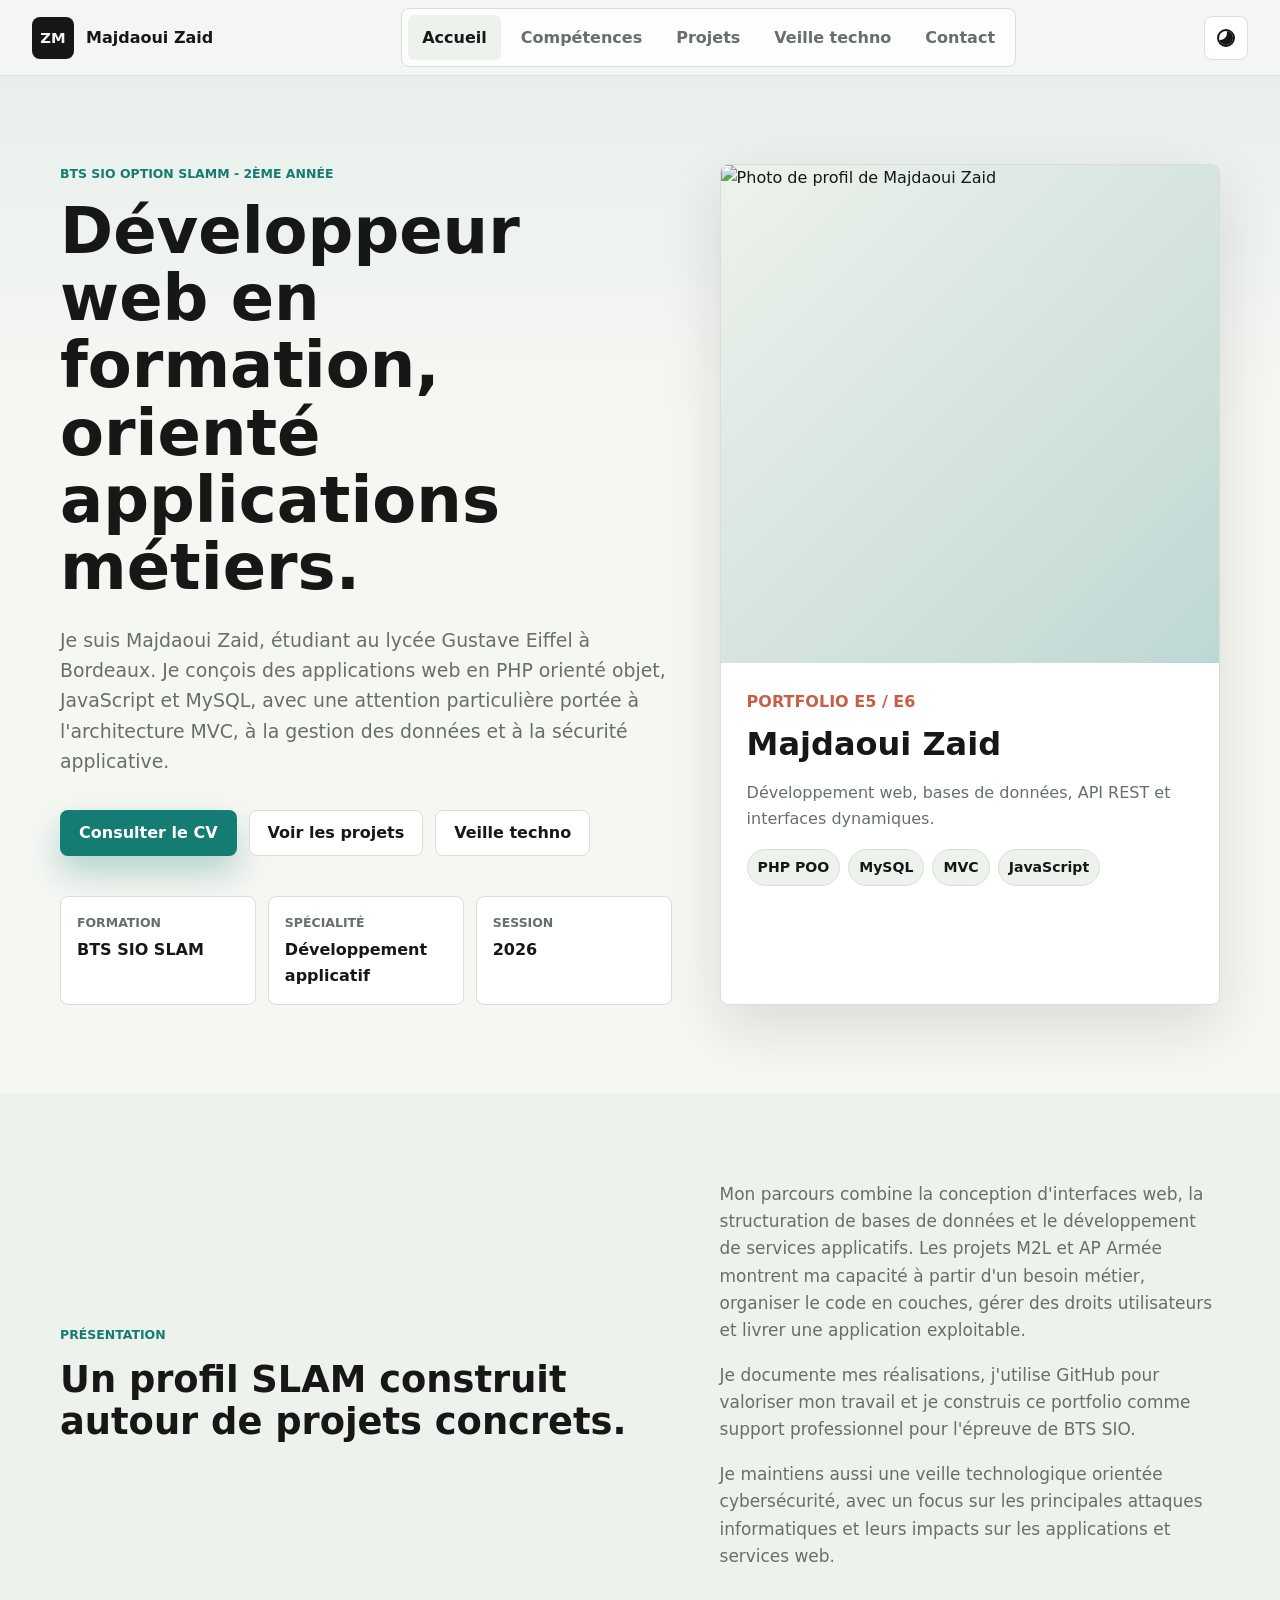
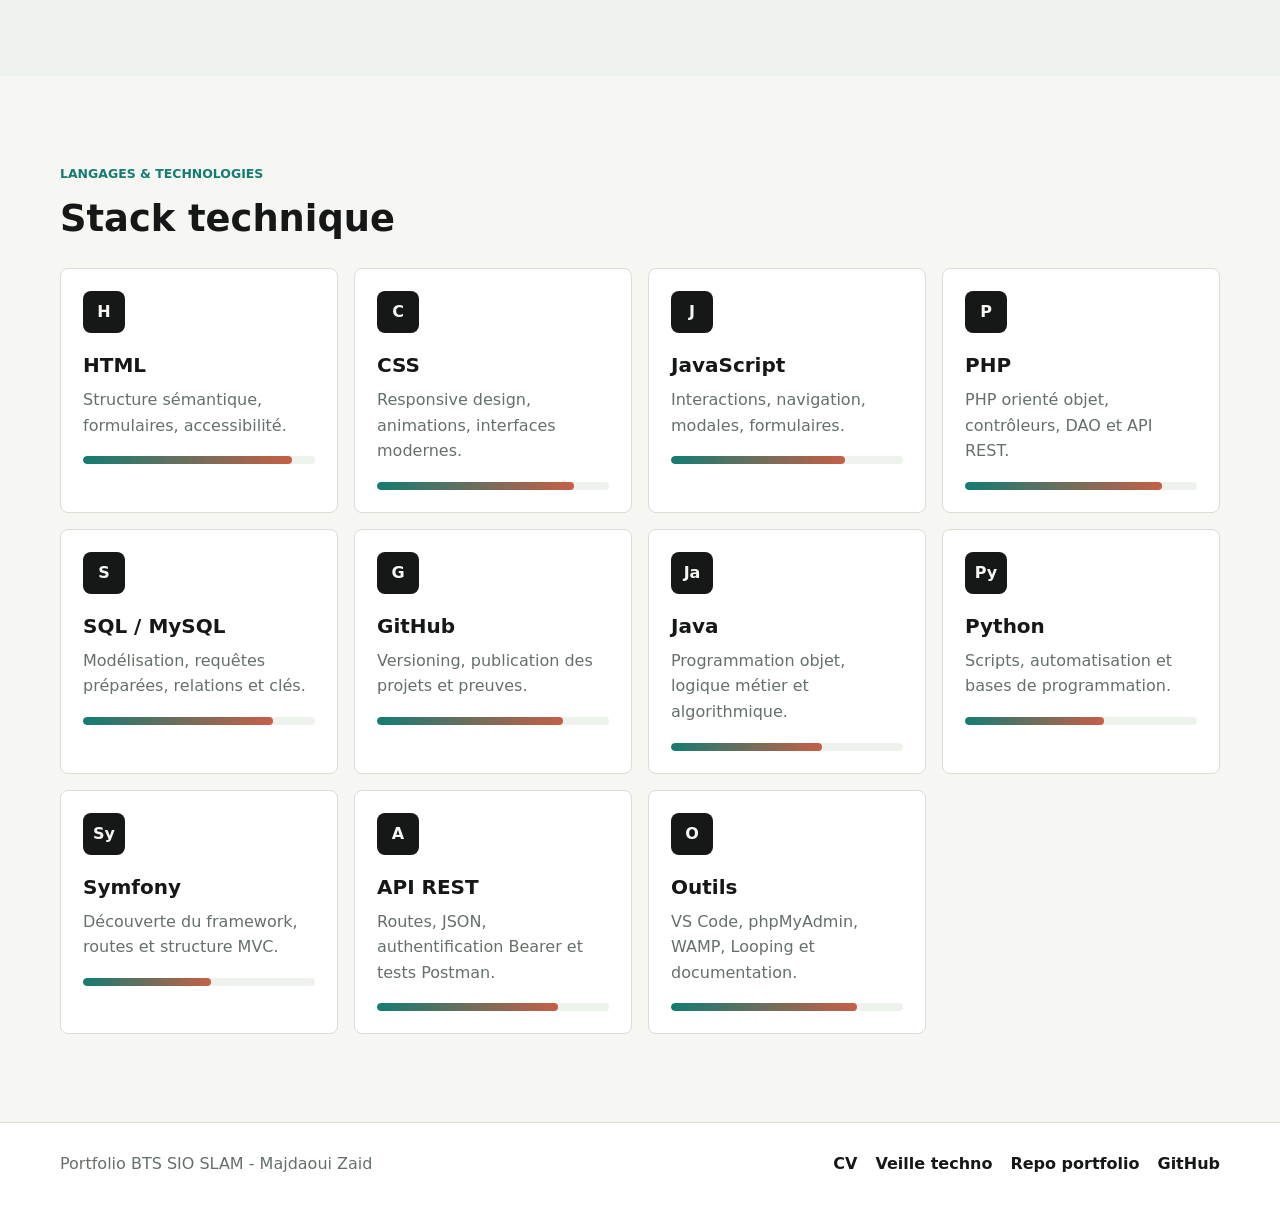
==== commit 6c3bb175: "Update eyebrow text in index.html la m" ====
--- a/index.html
+++ b/index.html
@@ -36,7 +36,7 @@
     <section class="hero">
       <div class="section-inner hero-grid">
         <div class="hero-copy" data-reveal>
-          <p class="eyebrow">BTS SIO option SLAM - 2ème année</p>
+          <p class="eyebrow">BTS SIO option SLAMM - 2ème année</p>
           <h1>Développeur web en formation, orienté applications métiers.</h1>
           <p class="lead">
             Je suis Majdaoui Zaid, étudiant au lycée Gustave Eiffel à Bordeaux. Je conçois des applications web en PHP orienté objet, JavaScript et MySQL, avec une attention particulière portée à l'architecture MVC, à la gestion des données et à la sécurité applicative.
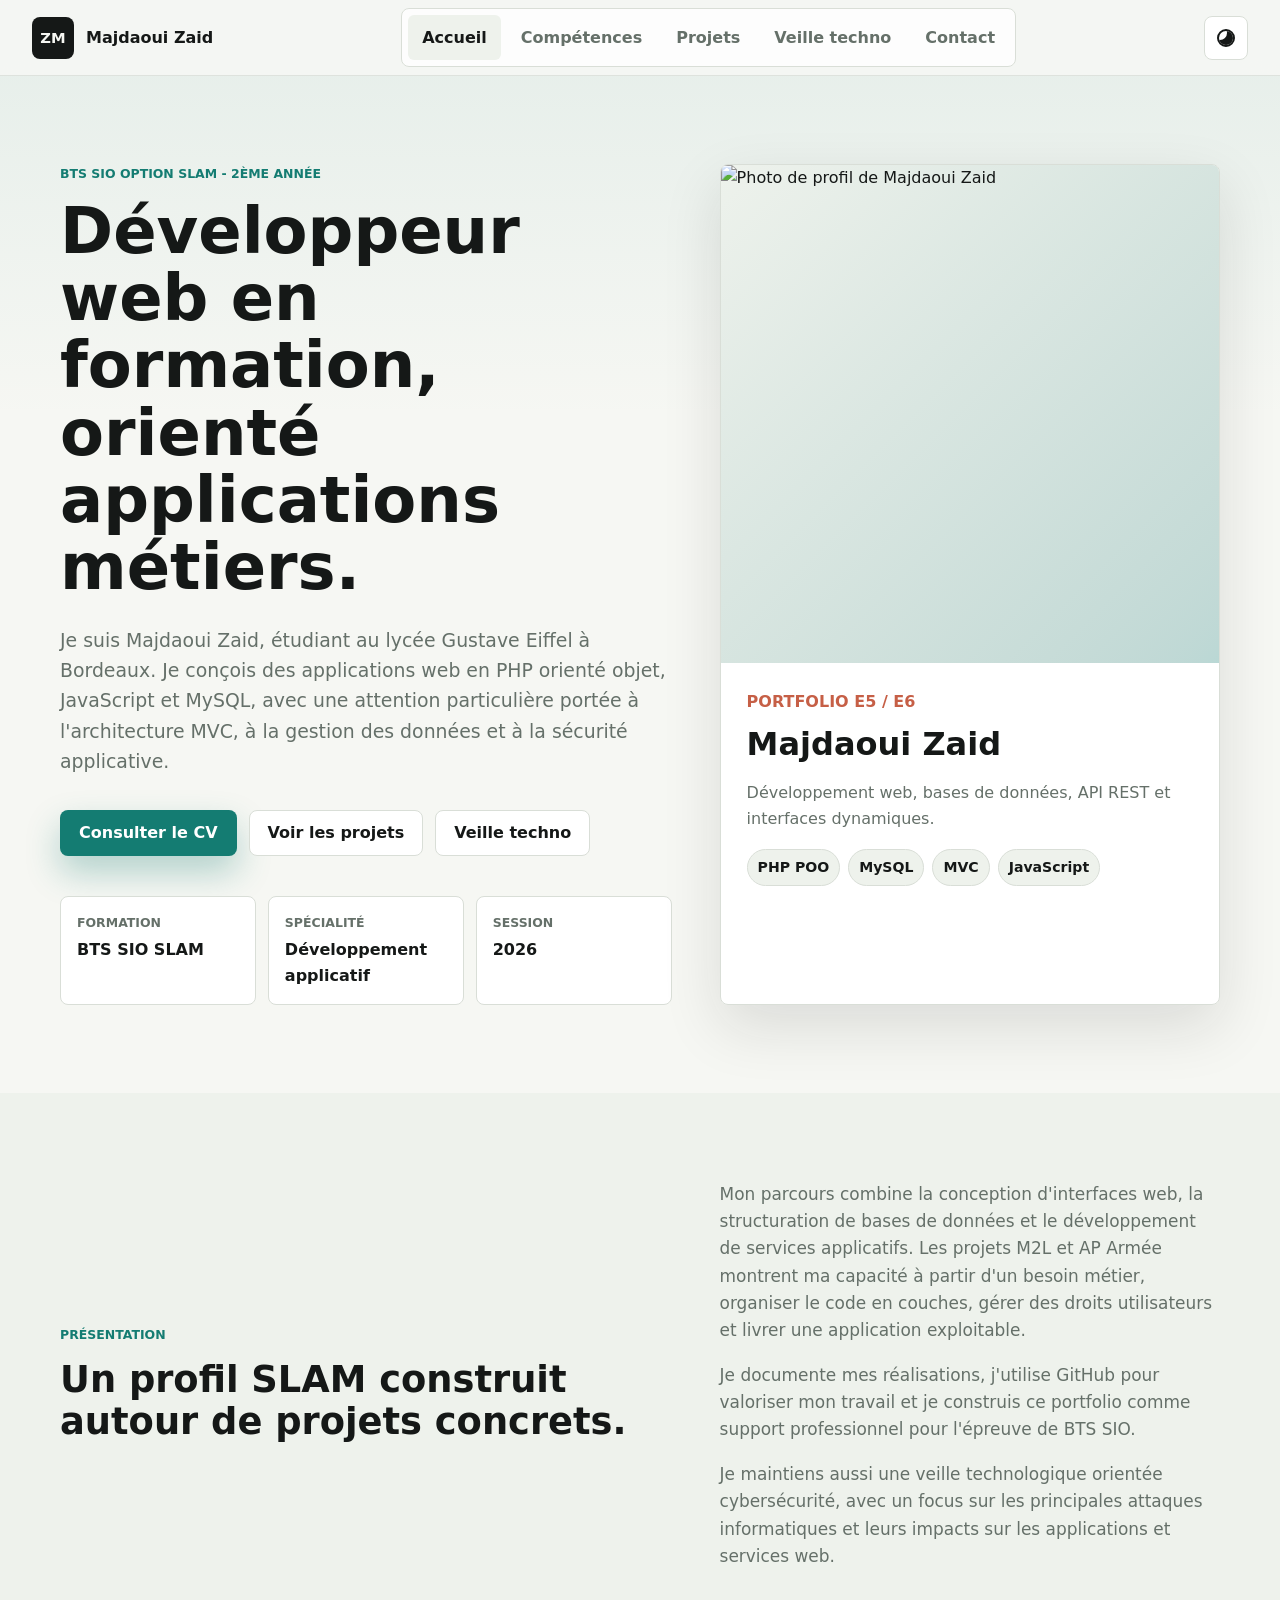
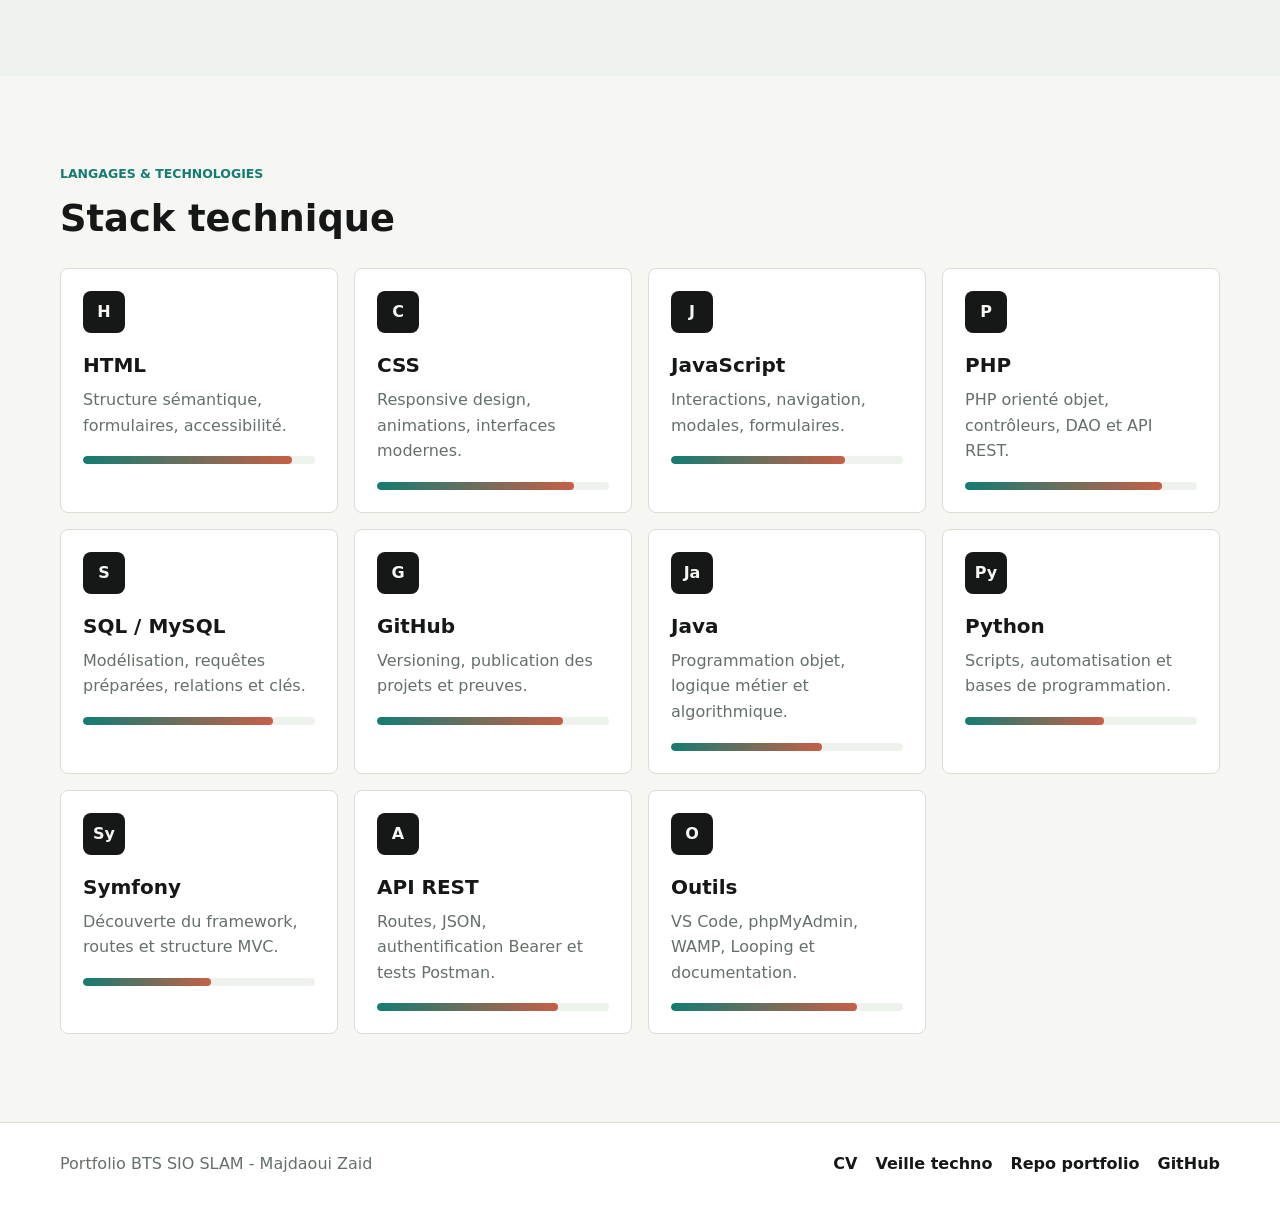
==== commit 20dd6bd7: "la m x2" ====
--- a/index.html
+++ b/index.html
@@ -36,7 +36,7 @@
     <section class="hero">
       <div class="section-inner hero-grid">
         <div class="hero-copy" data-reveal>
-          <p class="eyebrow">BTS SIO option SLAMM - 2ème année</p>
+          <p class="eyebrow">BTS SIO option SLAM - 2ème année</p>
           <h1>Développeur web en formation, orienté applications métiers.</h1>
           <p class="lead">
             Je suis Majdaoui Zaid, étudiant au lycée Gustave Eiffel à Bordeaux. Je conçois des applications web en PHP orienté objet, JavaScript et MySQL, avec une attention particulière portée à l'architecture MVC, à la gestion des données et à la sécurité applicative.
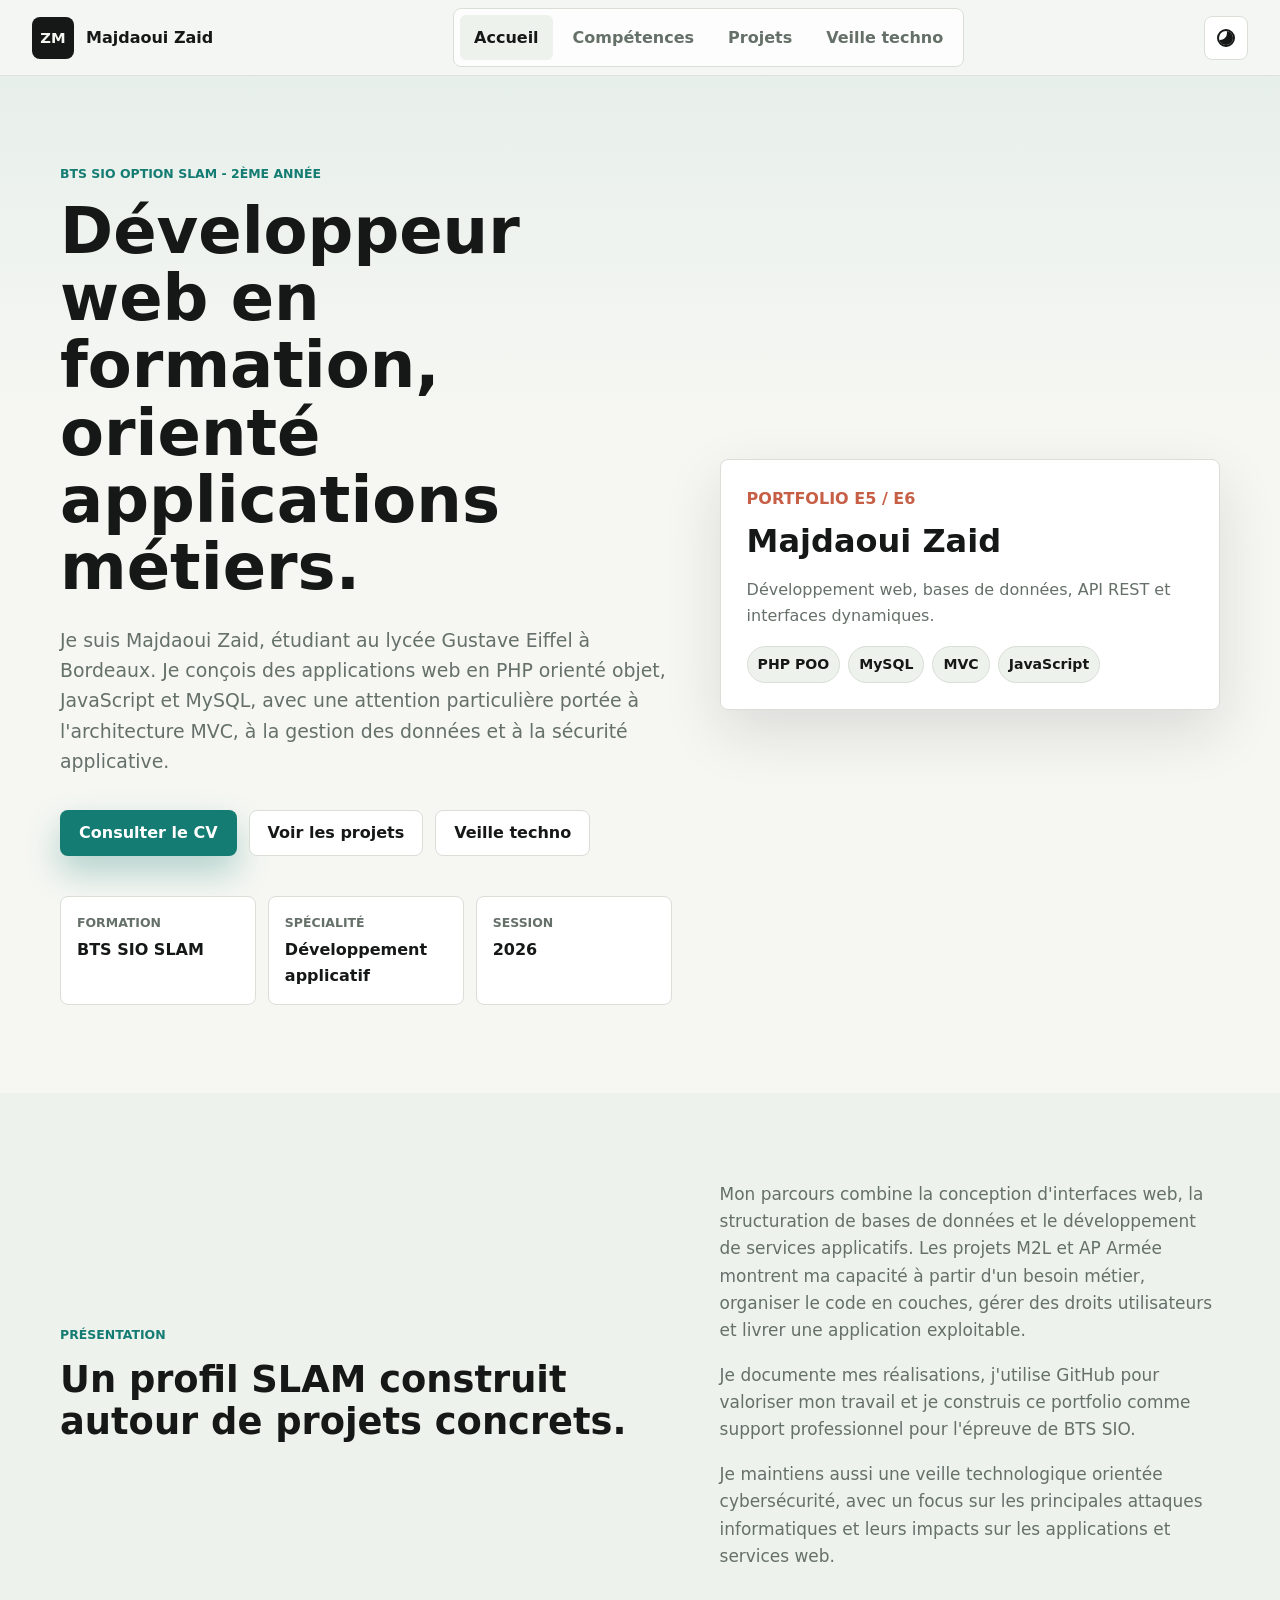
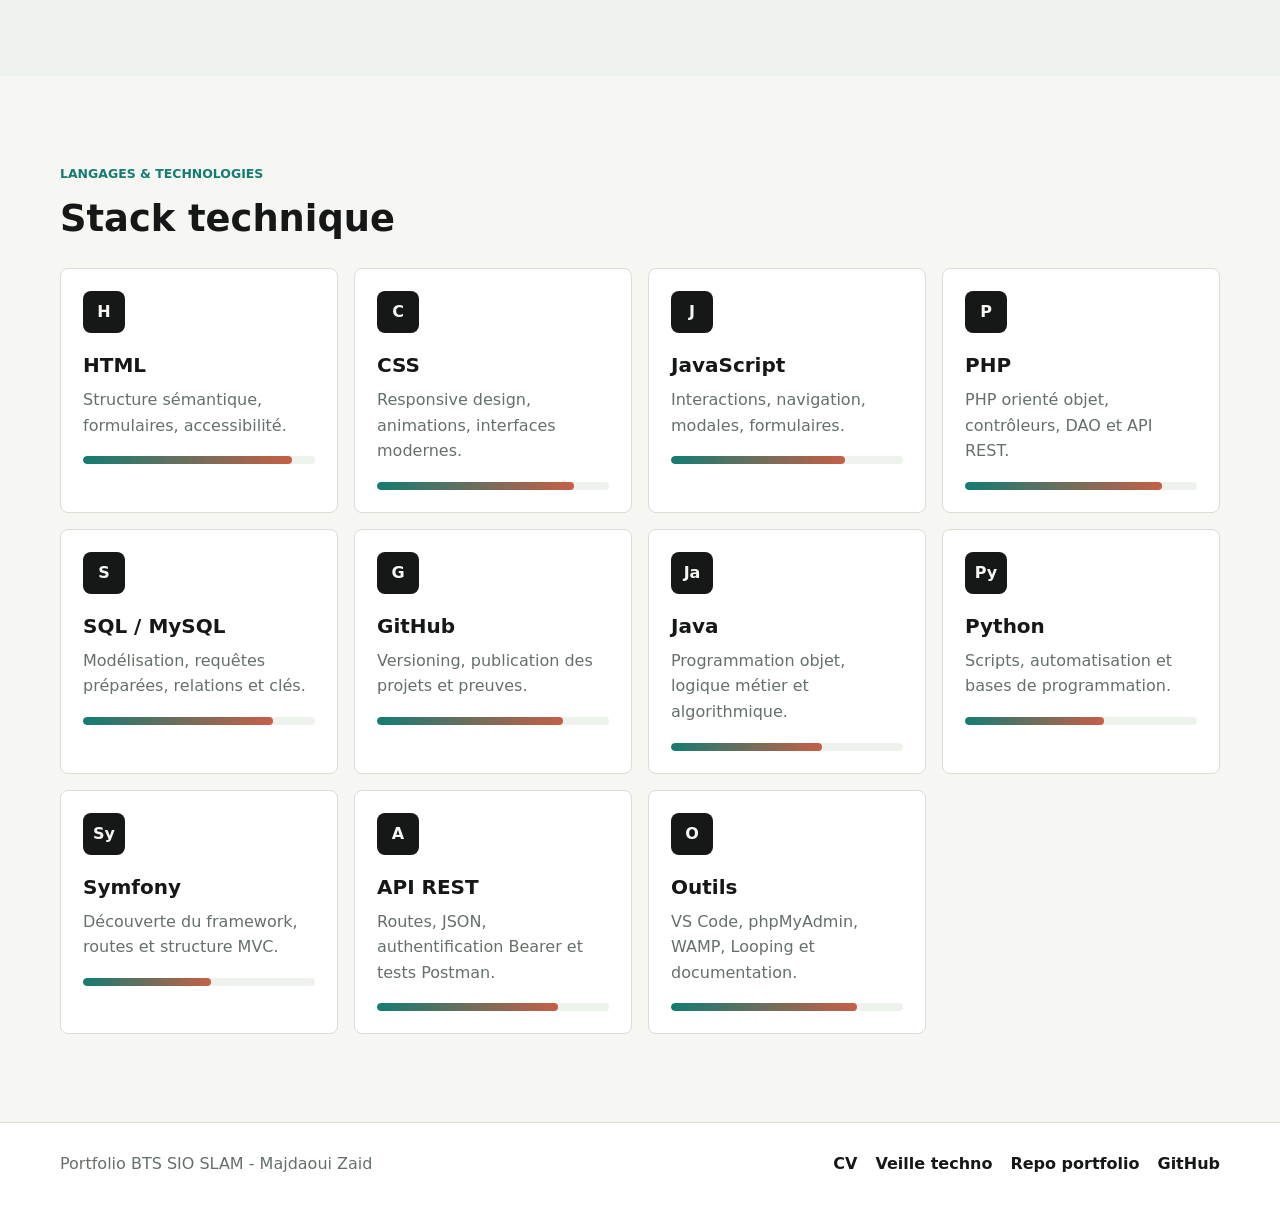
==== commit a2642074: "bug" ====
--- a/index.html
+++ b/index.html
@@ -24,7 +24,6 @@
       <a href="competences.html" data-nav-link>Compétences</a>
       <a href="projets.html" data-nav-link>Projets</a>
       <a href="veille.html" data-nav-link>Veille techno</a>
-      <a href="contact.html" data-nav-link>Contact</a>
     </nav>
 
     <button class="theme-toggle" type="button" data-theme-toggle aria-label="Changer de thème">
@@ -63,9 +62,6 @@
         </div>
 
         <aside class="profile-panel" data-reveal>
-          <div class="profile-photo-wrap">
-            <img class="profile-photo" src="https://avatars.githubusercontent.com/u/254149941?v=4" alt="Photo de profil de Majdaoui Zaid">
-          </div>
           <div class="profile-body">
             <p class="profile-kicker">Portfolio E5 / E6</p>
             <h2>Majdaoui Zaid</h2>
--- a/css/styles.css
+++ b/css/styles.css
@@ -190,8 +190,7 @@
 
 .hero-grid,
 .page-hero-grid,
-.split-layout,
-.contact-grid {
+.split-layout {
   display: grid;
   grid-template-columns: minmax(0, 1.1fr) minmax(320px, 0.9fr);
   gap: 48px;
@@ -278,8 +277,6 @@
 
 .quick-facts div,
 .tech-card,
-.contact-item,
-.contact-form,
 .project-card,
 .profile-panel {
   border: 1px solid var(--line);
@@ -307,18 +304,7 @@
 
 .profile-panel {
   overflow: hidden;
-  align-self: stretch;
-}
-
-.profile-photo-wrap {
-  aspect-ratio: 1 / 1;
-  background: linear-gradient(135deg, var(--surface-soft), color-mix(in srgb, var(--accent), transparent 70%));
-}
-
-.profile-photo {
-  width: 100%;
-  height: 100%;
-  object-fit: cover;
+  align-self: center;
 }
 
 .profile-body {
@@ -393,8 +379,7 @@
   box-shadow: var(--shadow);
 }
 
-.tech-icon,
-.contact-icon {
+.tech-icon {
   display: grid;
   place-items: center;
   width: 42px;
@@ -1021,11 +1006,6 @@
   font-weight: 800;
 }
 
-.contact-grid {
-  grid-template-columns: 0.85fr 1.15fr;
-  align-items: start;
-}
-
 .watch-hero-grid {
   display: grid;
   grid-template-columns: minmax(0, 1.05fr) minmax(320px, 0.95fr);
@@ -1161,80 +1141,6 @@
 .source-meta {
   margin-top: 10px !important;
   font-size: 0.92rem;
-}
-
-.contact-panel {
-  display: grid;
-  gap: 12px;
-}
-
-.contact-item {
-  display: flex;
-  gap: 14px;
-  align-items: center;
-  padding: 18px;
-  box-shadow: none;
-  transition: transform 180ms ease, border-color 180ms ease;
-}
-
-a.contact-item:hover {
-  transform: translateY(-2px);
-  border-color: var(--accent);
-}
-
-.contact-item small {
-  display: block;
-  color: var(--muted);
-  font-weight: 800;
-}
-
-.contact-item strong {
-  word-break: break-word;
-}
-
-.contact-item.is-muted {
-  opacity: 0.75;
-}
-
-.contact-form {
-  display: grid;
-  gap: 18px;
-  padding: 26px;
-  box-shadow: none;
-}
-
-.form-row {
-  display: grid;
-  gap: 8px;
-}
-
-.form-row label {
-  font-weight: 900;
-}
-
-.form-row input,
-.form-row textarea {
-  width: 100%;
-  border: 1px solid var(--line);
-  border-radius: var(--radius);
-  padding: 13px 14px;
-  background: var(--surface-soft);
-  color: var(--text);
-  outline: none;
-  transition: border-color 180ms ease, box-shadow 180ms ease;
-}
-
-.form-row input:focus,
-.form-row textarea:focus {
-  border-color: var(--accent);
-  box-shadow: 0 0 0 4px color-mix(in srgb, var(--accent), transparent 82%);
-}
-
-.form-status {
-  min-height: 24px;
-  margin: 0;
-  color: var(--accent);
-  font-weight: 800;
 }
 
 .site-footer {
@@ -1307,7 +1213,6 @@
   .hero-grid,
   .page-hero-grid,
   .split-layout,
-  .contact-grid,
   .project-card,
   .modal-content,
   .watch-hero-grid {
@@ -1366,8 +1271,7 @@
   }
 
   .project-content,
-  .modal-content,
-  .contact-form {
+  .modal-content {
     padding: 22px;
   }
 
